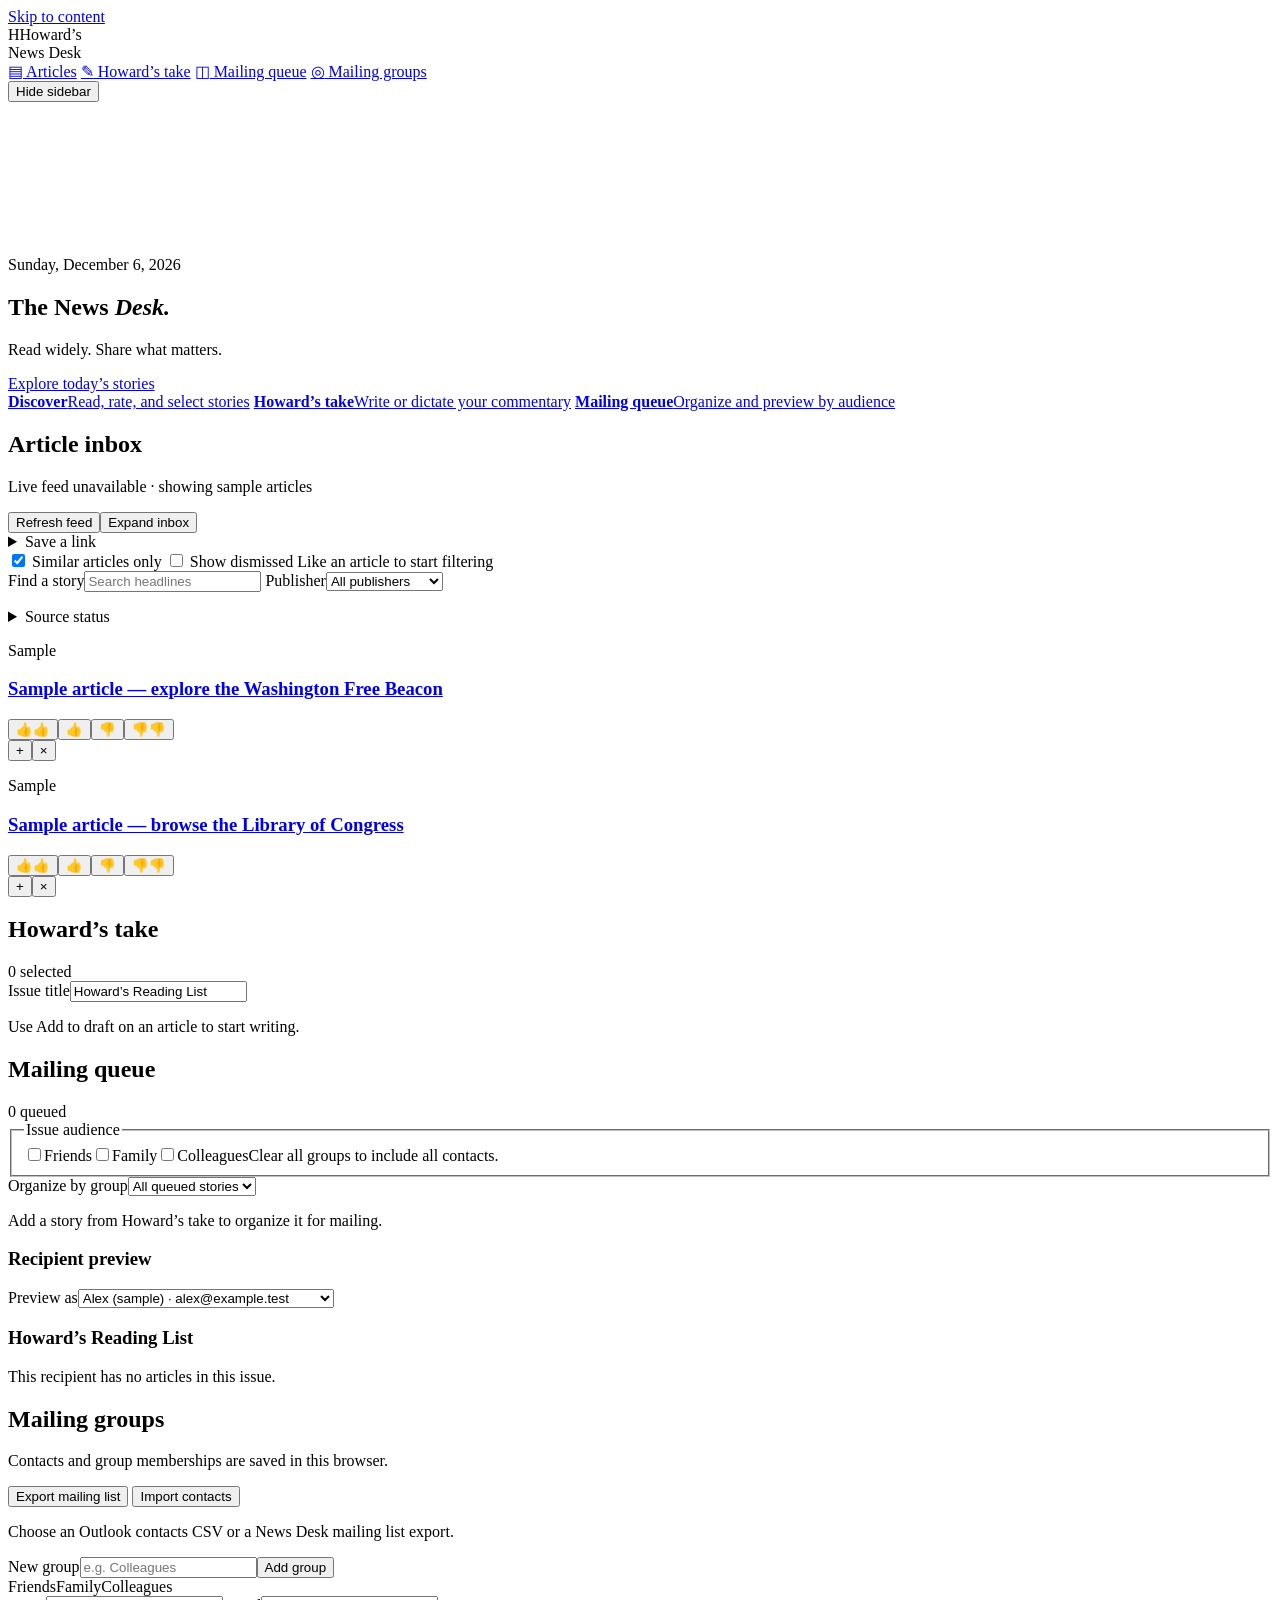
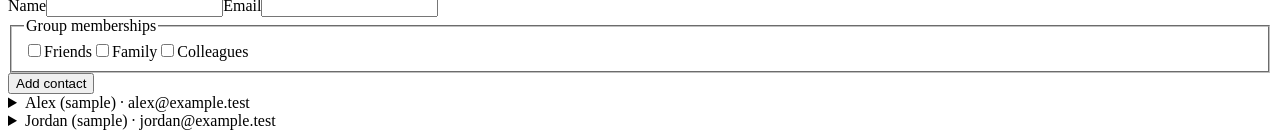
==== index.html @ 3896901e "Add index.html" ====
<!doctype html>
<html lang="en">
<head>
  <meta charset="utf-8">
  <meta name="viewport" content="width=device-width, initial-scale=1">
  <title>Howard’s News Desk</title>
  <meta name="theme-color" content="#111a30">
  <link rel="stylesheet" href="/style.css">
  <script type="module" src="/app.js"></script>
  <script type="module" src="/motion.js"></script>
</head>
<body>
  <a class="skip" href="#main">Skip to content</a>
  <header class="mast" id="desk-navigation">
    <div class="identity"><span class="monogram" aria-hidden="true">H</span><span class="brand">Howard’s<br>News Desk</span></div>
    <nav aria-label="Sections">
      <a href="#inbox"><span aria-hidden="true">▤</span> Articles</a>
      <a href="#draft"><span aria-hidden="true">✎</span> Howard’s take</a>
      <a href="#preview"><span aria-hidden="true">◫</span> Mailing queue</a>
      <a href="#audience"><span aria-hidden="true">◎</span> Mailing groups</a>
    </nav>
  </header>
  <main id="main">
    <button id="toggle-navigation" class="secondary nav-toggle" aria-controls="desk-navigation" aria-expanded="true">Hide sidebar</button>
    <section class="intro">
      <canvas id="desk-motion" aria-hidden="true"></canvas>
      <div><time id="today"></time><h1>The News <em>Desk.</em></h1><p>Read widely. Share what matters.</p><a class="primary-link" href="#inbox">Explore today’s stories</a></div>
    </section>
    <nav class="workflow" aria-label="Publishing workflow">
      <a href="#inbox"><strong>Discover</strong><span>Read, rate, and select stories</span></a>
      <a href="#draft"><strong>Howard’s take</strong><span>Write or dictate your commentary</span></a>
      <a href="#preview"><strong>Mailing queue</strong><span>Organize and preview by audience</span></a>
    </nav>
    <div class="layout">
      <section class="panel" id="inbox">
        <div class="bar"><div><h2>Article inbox</h2><p id="feed-status" role="status"></p></div><div class="choices"><button id="refresh" class="secondary">Refresh feed</button><button id="expand-inbox" class="secondary" aria-controls="editor-workspace" aria-pressed="false">Expand inbox</button></div></div>
        <details><summary>Save a link</summary>
          <form id="save-link" class="stack">
            <label>Article URL<input name="url" type="url" required placeholder="https://…"></label>
            <label>Headline<input name="title" required></label>
            <label>Publisher<select id="saved-publisher" name="publisher"><option value="">Use the website name</option></select></label>
            <button>Save link</button>
          </form>
        </details>
        <div class="feed-filter">
          <label class="check"><input id="similar-only" type="checkbox"> Similar articles only</label>
          <label class="check"><input id="show-dismissed" type="checkbox"> Show dismissed</label>
          <span id="match-status" class="muted" role="status"></span>
        </div>
        <div id="inbox-notice" class="choices muted" role="status"></div>
        <div class="inbox-fields">
          <label>Find a story<input id="article-search" type="search" placeholder="Search headlines"></label>
          <label>Publisher<select id="source-filter"><option value="">All publishers</option></select></label>
        </div>
        <form id="add-publisher" hidden>
          <div class="stack">
            <label>Publisher name<input name="publisherName" required maxlength="70"></label>
            <label>Public RSS link (optional)<input name="feedUrl" type="url" placeholder="https://publisher.example/feed"></label>
            <div class="choices"><button>Add publisher</button><button id="cancel-publisher" class="secondary" type="button">Cancel</button></div>
          </div>
        </form>
        <p id="publisher-status" class="muted" role="status"></p>
        <details class="sources"><summary>Source status</summary><ul id="source-status"></ul></details>
        <div id="articles"></div>
      </section>
      <div class="workspace" id="editor-workspace">
      <section class="panel" id="draft">
        <div class="bar"><h2>Howard’s take</h2><span id="draft-count" class="pill"></span></div>
        <label>Issue title<input id="issue-title"></label>
        <div id="picks"></div>
      </section>
      <section class="panel" id="preview">
        <div class="bar"><h2>Mailing queue</h2><span id="queue-count" class="pill"></span></div>
        <fieldset><legend>Issue audience</legend><div id="issue-groups" class="choices"></div></fieldset>
        <label>Organize by group<select id="queue-group"></select></label>
        <div id="queue"></div>
        <h3 class="preview-heading">Recipient preview</h3>
        <label>Preview as<select id="recipient"></select></label>
        <div id="issue"></div>
      </section>
      <section class="panel" id="audience">
        <h2>Mailing groups</h2>
        <p class="muted">Contacts and group memberships are saved in this browser.</p>
        <div class="choices">
          <button id="export-contacts" class="secondary" type="button">Export mailing list</button>
          <button id="import-contacts" class="secondary" type="button">Import contacts</button>
          <input id="contacts-file" type="file" accept=".csv,.json,text/csv,application/json" hidden>
        </div>
        <p class="muted">Choose an Outlook contacts CSV or a News Desk mailing list export.</p>
        <p id="contacts-status" class="muted" role="status"></p>
        <form id="add-group" class="inline"><label>New group<input name="group" required placeholder="e.g. Colleagues"></label><button>Add group</button></form>
        <div id="groups" class="choices"></div>
        <form id="add-contact" class="stack">
          <div class="inline"><label>Name<input name="name" required></label><label>Email<input name="email" type="email" required></label></div>
          <fieldset><legend>Group memberships</legend><div id="contact-groups" class="choices"></div></fieldset>
          <button>Add contact</button>
        </form>
        <div id="contacts"></div>
      </section>
      </div>
    </div>
  </main>
  <dialog id="reader" aria-labelledby="reader-title">
    <div class="reader-top">
      <button id="reader-close" class="secondary" autofocus>Back to News Desk</button>
      <a id="reader-external" target="_blank" rel="noopener noreferrer">Open publisher in new tab</a>
    </div>
    <div class="reader-details">
      <p id="reader-source" class="source"></p>
      <h2 id="reader-title"></h2>
      <p id="reader-summary"></p>
      <p class="muted">If the page below is blank, the publisher may block embedded reading. Use the publisher link above.</p>
    </div>
    <iframe id="reader-page" title="Publisher article" sandbox="allow-scripts allow-forms" referrerpolicy="no-referrer"></iframe>
  </dialog>
</body>
</html>
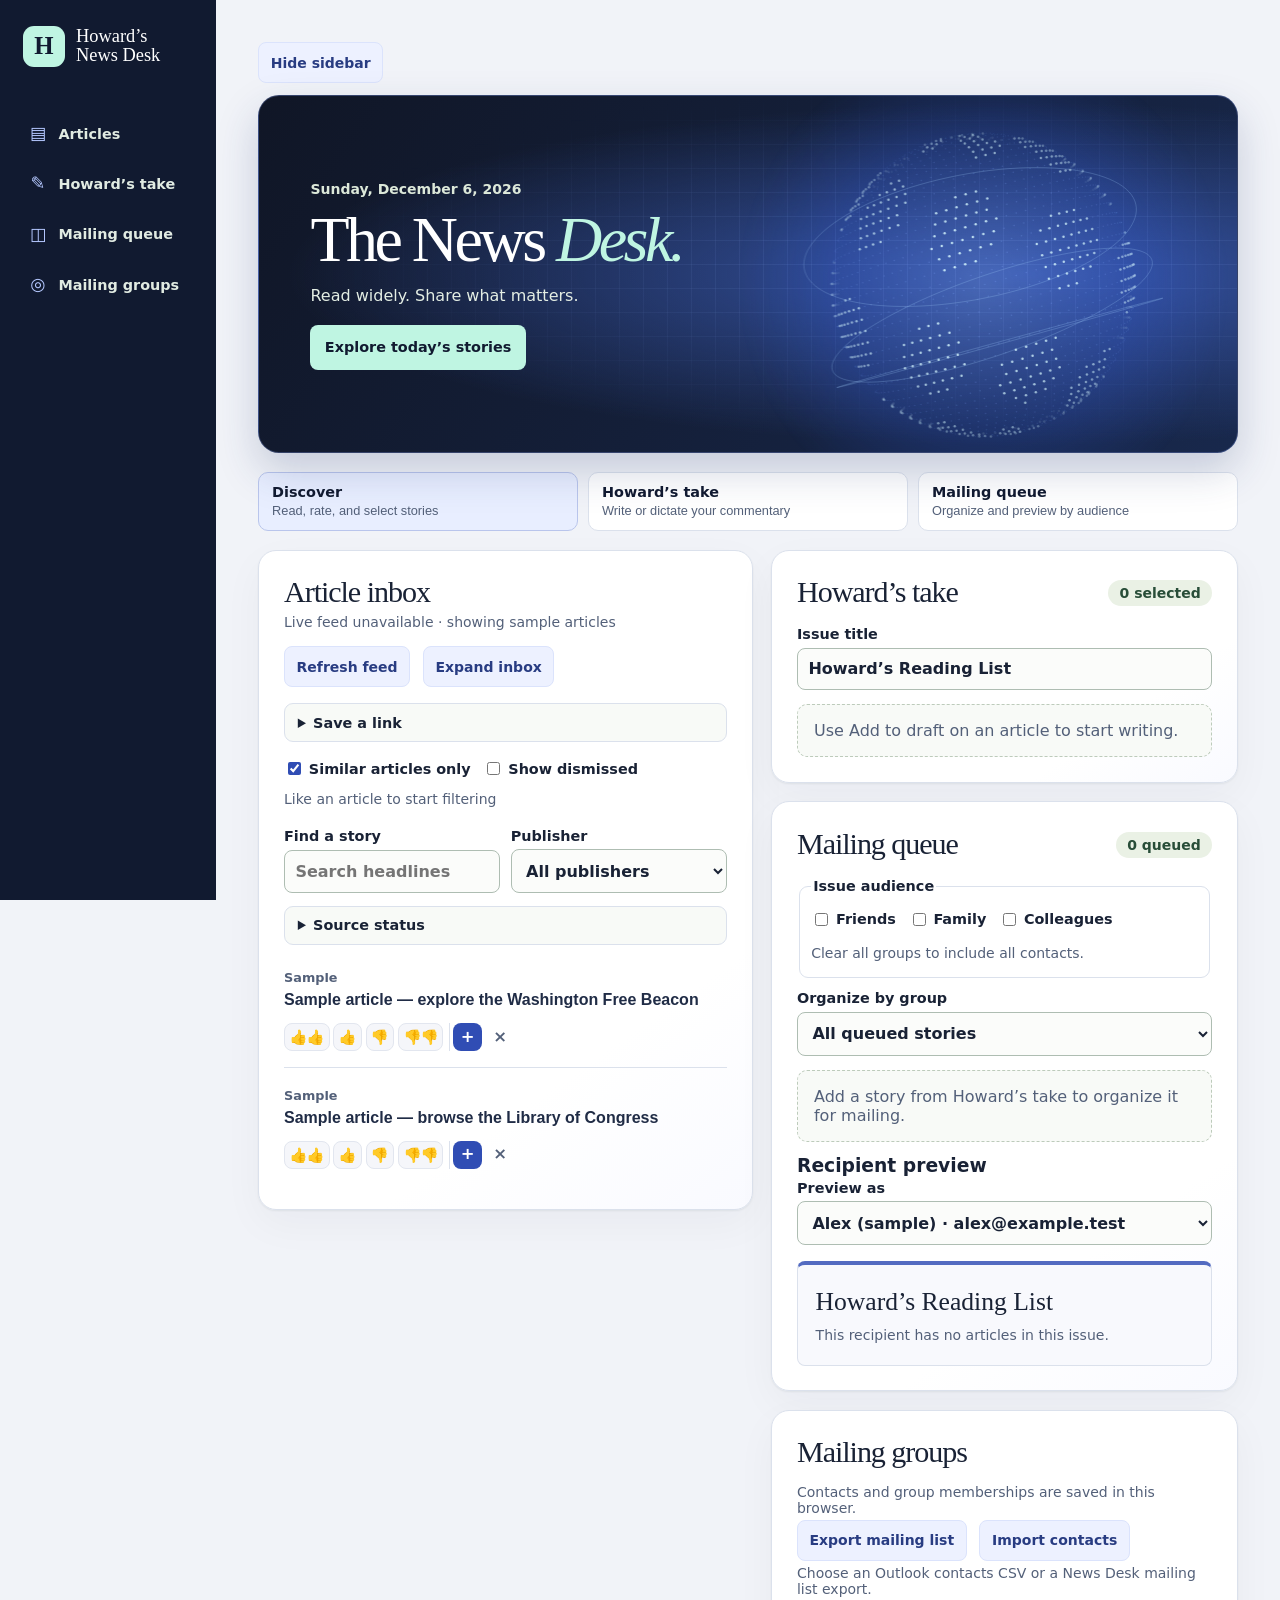
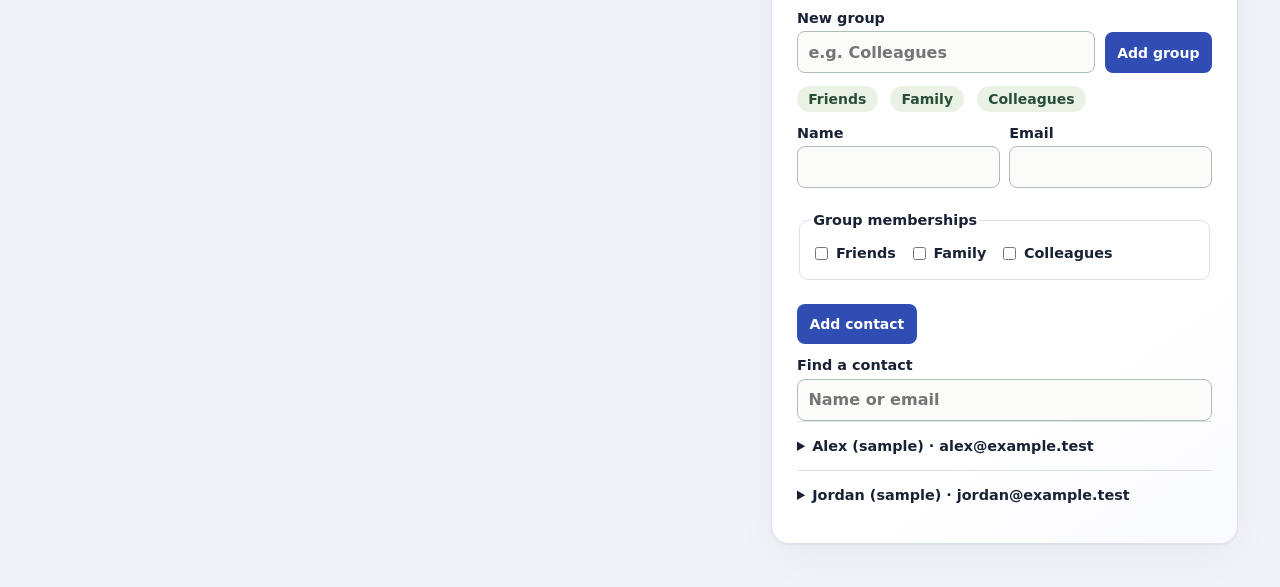
==== commit b404f016: "Redesign News Desk sign-in and add contact removal" ====
--- a/index.html
+++ b/index.html
@@ -21,7 +21,10 @@
     </nav>
   </header>
   <main id="main">
-    <button id="toggle-navigation" class="secondary nav-toggle" aria-controls="desk-navigation" aria-expanded="true">Hide sidebar</button>
+    <div class="desk-toolbar">
+      <button id="toggle-navigation" class="secondary nav-toggle" aria-controls="desk-navigation" aria-expanded="true">Hide sidebar</button>
+      <form action="/logout" method="post" id="sign-out" hidden><button class="secondary">Sign out</button></form>
+    </div>
     <section class="intro">
       <canvas id="desk-motion" aria-hidden="true"></canvas>
       <div><time id="today"></time><h1>The News <em>Desk.</em></h1><p>Read widely. Share what matters.</p><a class="primary-link" href="#inbox">Explore today’s stories</a></div>
@@ -95,6 +98,7 @@
           <fieldset><legend>Group memberships</legend><div id="contact-groups" class="choices"></div></fieldset>
           <button>Add contact</button>
         </form>
+        <label>Find a contact<input id="contact-search" type="search" placeholder="Name or email"></label>
         <div id="contacts"></div>
       </section>
       </div>
--- a/style.css
+++ b/style.css
@@ -0,0 +1,146 @@
+:root {
+  color-scheme: light;
+  font-family: "Segoe UI", system-ui, sans-serif;
+  color: #192235;
+  background: #f1f3f8;
+  --ink: #111a30;
+  --accent: #304db4;
+  --lime: #bff5e2;
+  --border: #dbe1ec;
+  --muted: #536079;
+  --serif: Georgia, "Times New Roman", serif;
+}
+* { box-sizing: border-box; }
+html { scroll-behavior: smooth; }
+body { margin: 0; min-height: 100vh; }
+.skip { position: fixed; inset: .5rem auto auto .5rem; z-index: 4; transform: translateY(-200%); padding: .6rem; background: white; }
+.skip:focus { transform: none; }
+.mast { position: fixed; inset: 0 auto 0 0; width: 13.5rem; background: var(--ink); color: #fff; padding: 1.6rem 1.1rem; }
+.identity { display: flex; align-items: center; gap: .7rem; margin: 0 .35rem 2.75rem; }
+.monogram { display: grid; place-items: center; width: 2.6rem; aspect-ratio: 1; background: var(--lime); color: var(--ink); border-radius: 11px; font: bold 1.55rem var(--serif); }
+.brand { font: 1.15rem/1.05 var(--serif); }
+nav { display: grid; gap: .35rem; }
+nav a { display: flex; align-items: center; gap: .65rem; min-height: 2.8rem; padding: .5rem .65rem; border-radius: 8px; color: #e1ebe2; text-decoration: none; font-size: .9rem; font-weight: 600; }
+nav a:hover, nav a:focus-visible { background: #263451; }
+nav a span { color: #b5c8ff; font: 1.1rem/1 system-ui; width: 1.25rem; text-align: center; }
+main { max-width: 1620px; margin-left: 13.5rem; padding: clamp(1rem, 3.3vw, 3.5rem); }
+.intro { position: relative; isolation: isolate; overflow: hidden; display: flex; align-items: center; min-height: clamp(17rem, 28vw, 25rem); margin-bottom: 1.15rem; padding: clamp(1.4rem, 4vw, 3.5rem); background: radial-gradient(ellipse at 78% 50%, #243c7b, transparent 68%), #111c39; color: #fff; border-radius: 21px; }
+#desk-motion { position: absolute; z-index: -1; width: 100%; height: 100%; inset: 0; pointer-events: none; mask-image: linear-gradient(90deg, transparent 22%, #000 60%); }
+.intro .primary-link { margin-top: 1.25rem; }
+.intro time { color: #dce8d9; font-size: .875rem; font-weight: 650; }
+h1, h2, .issue-title { font-family: var(--serif); }
+h1 { font-size: clamp(2.55rem, 5vw, 5rem); font-weight: 400; line-height: .99; letter-spacing: -.055em; margin: .65rem 0 0; }
+h1 em { color: var(--lime); font-weight: inherit; }
+.intro p { color: #e4eee4; margin: .9rem 0 0; }
+.primary-link { display: inline-flex; align-items: center; min-height: 2.8rem; background: var(--lime); color: var(--ink); border-radius: 8px; padding: .65rem .9rem; text-decoration: none; font-size: .9rem; font-weight: 750; }
+.primary-link:hover { background: #e1fff4; }
+.workflow { display: grid; grid-template-columns: repeat(3, minmax(0, 1fr)); gap: .65rem; margin-bottom: 1.15rem; }
+.workflow a { display: grid; align-content: center; gap: .15rem; padding: .72rem .8rem; background: white; border: 1px solid var(--border); border-radius: 10px; color: var(--ink); }
+.workflow a:first-child { border-color: #b9c5ec; background: #e8eeff; }
+.workflow a:hover, .workflow a:focus-visible { background: #e8eeff; border-color: #b9c5ec; }
+.workflow a span { width: auto; text-align: left; color: var(--muted); font: .8rem/1.25 "Segoe UI", sans-serif; }
+.layout { display: grid; grid-template-columns: minmax(0, 1.06fr) minmax(0, 1fr); gap: 1.15rem; align-items: start; }
+.workspace { display: grid; min-width: 0; gap: 1.15rem; }
+.workspace[hidden] { display: none; }
+.layout.inbox-expanded { grid-template-columns: minmax(0, 1fr); }
+.panel { min-width: 0; scroll-margin-top: 1rem; background: linear-gradient(145deg, #fff 74%, #f9faff); padding: clamp(1rem, 2vw, 1.55rem); border: 1px solid var(--border); border-radius: 18px; box-shadow: 0 14px 42px #191e3f0a, 0 1px 2px #122a2010; }
+.intro { background: radial-gradient(ellipse at 78% 50%, #3654a5, transparent 68%), linear-gradient(125deg, #101626, #18284c); box-shadow: 0 18px 42px #24376b36; border: 1px solid #748fd75c; }
+.intro::after { content: ""; position: absolute; inset: 0; z-index: -2; background: linear-gradient(#96b6ff22 1px, transparent 1px), linear-gradient(90deg, #96b6ff22 1px, transparent 1px); background-size: 24px 24px; mask-image: radial-gradient(ellipse at 74% 46%, black, transparent 66%); pointer-events: none; }
+h2 { margin: 0 0 .85rem; font-size: clamp(1.45rem, 2.35vw, 1.9rem); font-weight: 400; letter-spacing: -.035em; }
+h3, h4 { margin: .24rem 0; overflow-wrap: anywhere; }
+a { color: var(--accent); text-underline-offset: .17em; }
+.bar, .article { display: flex; align-items: center; gap: .75rem; justify-content: space-between; }
+.bar h2 { margin-bottom: 0; }
+.bar { margin-bottom: 1rem; flex-wrap: wrap; }
+form, fieldset { margin-block: .8rem; }
+label { display: grid; gap: .35rem; font-size: .9rem; font-weight: 600; min-width: 0; }
+input, textarea, select, button { font: inherit; }
+input:not([type=checkbox]), textarea, select { width: 100%; min-width: 0; border: 1px solid #aebdb2; border-radius: 8px; padding: .65rem; background: #fbfcfa; color: inherit; font-size: 1rem; }
+textarea { resize: vertical; }
+button { border: 1px solid transparent; color: white; background: var(--accent); border-radius: 8px; min-height: 2.55rem; padding: .5rem .72rem; font-size: .875rem; font-weight: 650; cursor: pointer; white-space: nowrap; }
+button:hover { background: #243c8f; }
+button.secondary { background: #edf1ff; color: #283c82; border-color: #dbe3fc; }
+button.secondary:hover { background: #e1e9ff; }
+button:disabled { opacity: .65; cursor: default; }
+:focus-visible { outline: 3px solid #398665; outline-offset: 3px; }
+.mast :focus-visible, .intro :focus-visible { outline-color: #f0ffb5; }
+fieldset { border: 1px solid var(--border); border-radius: 9px; min-width: 0; padding: .7rem; }
+legend, summary { font-size: .9rem; font-weight: 650; }
+summary { cursor: pointer; }
+#inbox > details { border: 1px solid var(--border); background: #f8faf7; padding: .65rem .8rem; border-radius: 9px; }
+.choices { display: flex; align-items: center; flex-wrap: wrap; gap: .5rem .8rem; }
+.check { display: inline-flex; align-items: center; gap: .3rem; min-height: 1.75rem; }
+.check input { accent-color: var(--accent); }
+.stack { display: grid; gap: .7rem; }
+.stack > button { justify-self: start; }
+.inline { display: flex; align-items: end; flex-wrap: wrap; gap: .6rem; }
+.inline label { flex: 1 1 10rem; }
+.article, .pick, .contact, .preview-article { border-top: 1px solid var(--border); padding-block: 1rem; }
+.article:first-child { border-top: 0; margin-top: .35rem; }
+.article h3, .pick h3, .preview-article h4 { font: 650 1rem/1.32 "Segoe UI", sans-serif; }
+.article h3 a, .pick h3 a, .preview-article h4 a { color: #202c46; text-decoration: none; }
+.article h3 a:hover, .pick h3 a:hover, .preview-article h4 a:hover { text-decoration: underline; }
+.feed-filter { display: flex; flex-wrap: wrap; align-items: center; gap: .25rem .8rem; margin-top: .8rem; }
+.article { display: grid; grid-template-columns: minmax(0, 1fr); gap: .55rem; }
+.article-summary { margin: .32rem 0; color: var(--muted); font-size: .9rem; line-height: 1.45; }
+.article-actions, .reactions { display: flex; align-items: center; gap: .23rem; }
+.article-actions { flex-wrap: wrap; }
+.reactions { padding-right: .32rem; border-right: 1px solid var(--border); }
+button.reaction { min-height: 1.75rem; padding: .16rem .3rem; background: #f5f6fa; color: var(--ink); border-color: #e2e6ef; }
+button.article-icon { display: grid; place-items: center; min-width: 1.8rem; min-height: 1.75rem; padding: 0 .28rem; font-size: 1.03rem; line-height: 1; }
+button.reaction:hover { background: #edf1ff; }
+button.reaction[aria-pressed="true"] { background: #dfebff; border-color: #5772c2; }
+button.quiet { background: transparent; color: var(--muted); }
+button.quiet:hover { background: #e9edf7; }
+.inbox-fields, .sources, .preview-heading, .commentary-tools { margin-top: .8rem; }
+.inbox-fields { display: grid; grid-template-columns: repeat(auto-fit, minmax(min(100%, 11rem), 1fr)); gap: .65rem; }
+.commentary-editor { position: relative; margin-top: .35rem; }
+.commentary-editor textarea { display: block; min-height: 7rem; padding-bottom: 2.85rem; }
+button.microphone { position: absolute; left: .5rem; bottom: .45rem; display: inline-flex; align-items: center; gap: .35rem; min-height: 2rem; padding: .25rem .5rem; background: #ebf0ff; color: #293b80; border-color: #dbe3fc; }
+button.microphone:hover { background: #dfe8ff; }
+button.microphone[aria-pressed="true"] { background: #f9e9ed; color: #862b44; border-color: #df9eae; }
+.mic-icon { font-size: 1.05rem; line-height: 1; }
+.mast[hidden] { display: none; }
+.nav-collapsed main { margin-inline: auto; }
+.nav-toggle { margin-bottom: .75rem; }
+.desk-toolbar { display: flex; align-items: start; justify-content: space-between; gap: .75rem; }
+.desk-toolbar form { margin: 0; }
+#reader { width: min(1120px, 96vw); max-height: 94dvh; padding: 0; border: 1px solid var(--border); border-radius: 14px; color: var(--ink); }
+#reader::backdrop { background: #101a30bc; }
+.reader-top { position: sticky; top: 0; display: flex; justify-content: space-between; align-items: center; flex-wrap: wrap; gap: .6rem; padding: .7rem 1rem; background: white; border-bottom: 1px solid var(--border); }
+.reader-details { padding: .8rem 1rem; }
+.reader-details h2 { margin: .3rem 0; }
+#reader-summary { max-width: 78ch; line-height: 1.5; }
+#reader-page { display: block; width: 100%; height: 62dvh; border: 0; border-top: 1px solid var(--border); }
+.sources ul { margin: .55rem 0; padding-left: 1.15rem; color: var(--muted); font-size: .875rem; line-height: 1.6; }
+#inbox-notice:not(:empty) { margin-top: .4rem; }
+#inbox-notice button { min-height: 1.6rem; }
+.pick > label, .pick > .choices { margin-top: .75rem; }
+.source, .muted, #feed-status { color: var(--muted); font-size: .875rem; margin-block: .25rem; }
+.source { font-size: .8rem; font-weight: 650; }
+.pill { display: inline-block; background: #eaf1e5; color: #284d38; padding: .32rem .7rem; border-radius: 99px; font-size: .875rem; font-weight: 650; }
+.empty { margin: .9rem 0 0; padding: 1rem; border: 1px dashed #bdcbbb; border-radius: 10px; color: var(--muted); background: #f8faf7; }
+.contact .choices { margin-top: .55rem; }
+#issue { margin-top: 1rem; padding: 1.1rem; border: 1px solid var(--border); border-top: 4px solid #536bc1; border-radius: 8px; background: #f8f9fd; }
+.issue-title { font-size: 1.6rem; font-weight: 400; margin-bottom: .65rem; }
+.commentary { white-space: pre-wrap; overflow-wrap: anywhere; }
+@media (max-width: 1080px) {
+  .mast { width: 11rem; }
+  main { margin-left: 11rem; }
+}
+@media (max-width: 900px) {
+  .mast { position: static; width: auto; display: flex; flex-wrap: wrap; align-items: center; justify-content: space-between; gap: .6rem 1rem; padding: .65rem 1rem; }
+  .identity { margin: 0; }
+  nav { display: flex; flex-wrap: wrap; gap: .15rem; }
+  nav a { min-height: 2.4rem; }
+  main { margin-left: 0; }
+}
+@media (max-width: 650px) {
+  .layout { grid-template-columns: 1fr; }
+  .intro { border-radius: 14px; }
+  .workflow { grid-template-columns: 1fr; gap: .35rem; }
+  .workflow a { padding: .47rem .65rem; }
+  .intro { min-height: 15rem; }
+  #desk-motion { opacity: .7; }
+}
+@media (prefers-reduced-motion: reduce) { html { scroll-behavior: auto; } }
